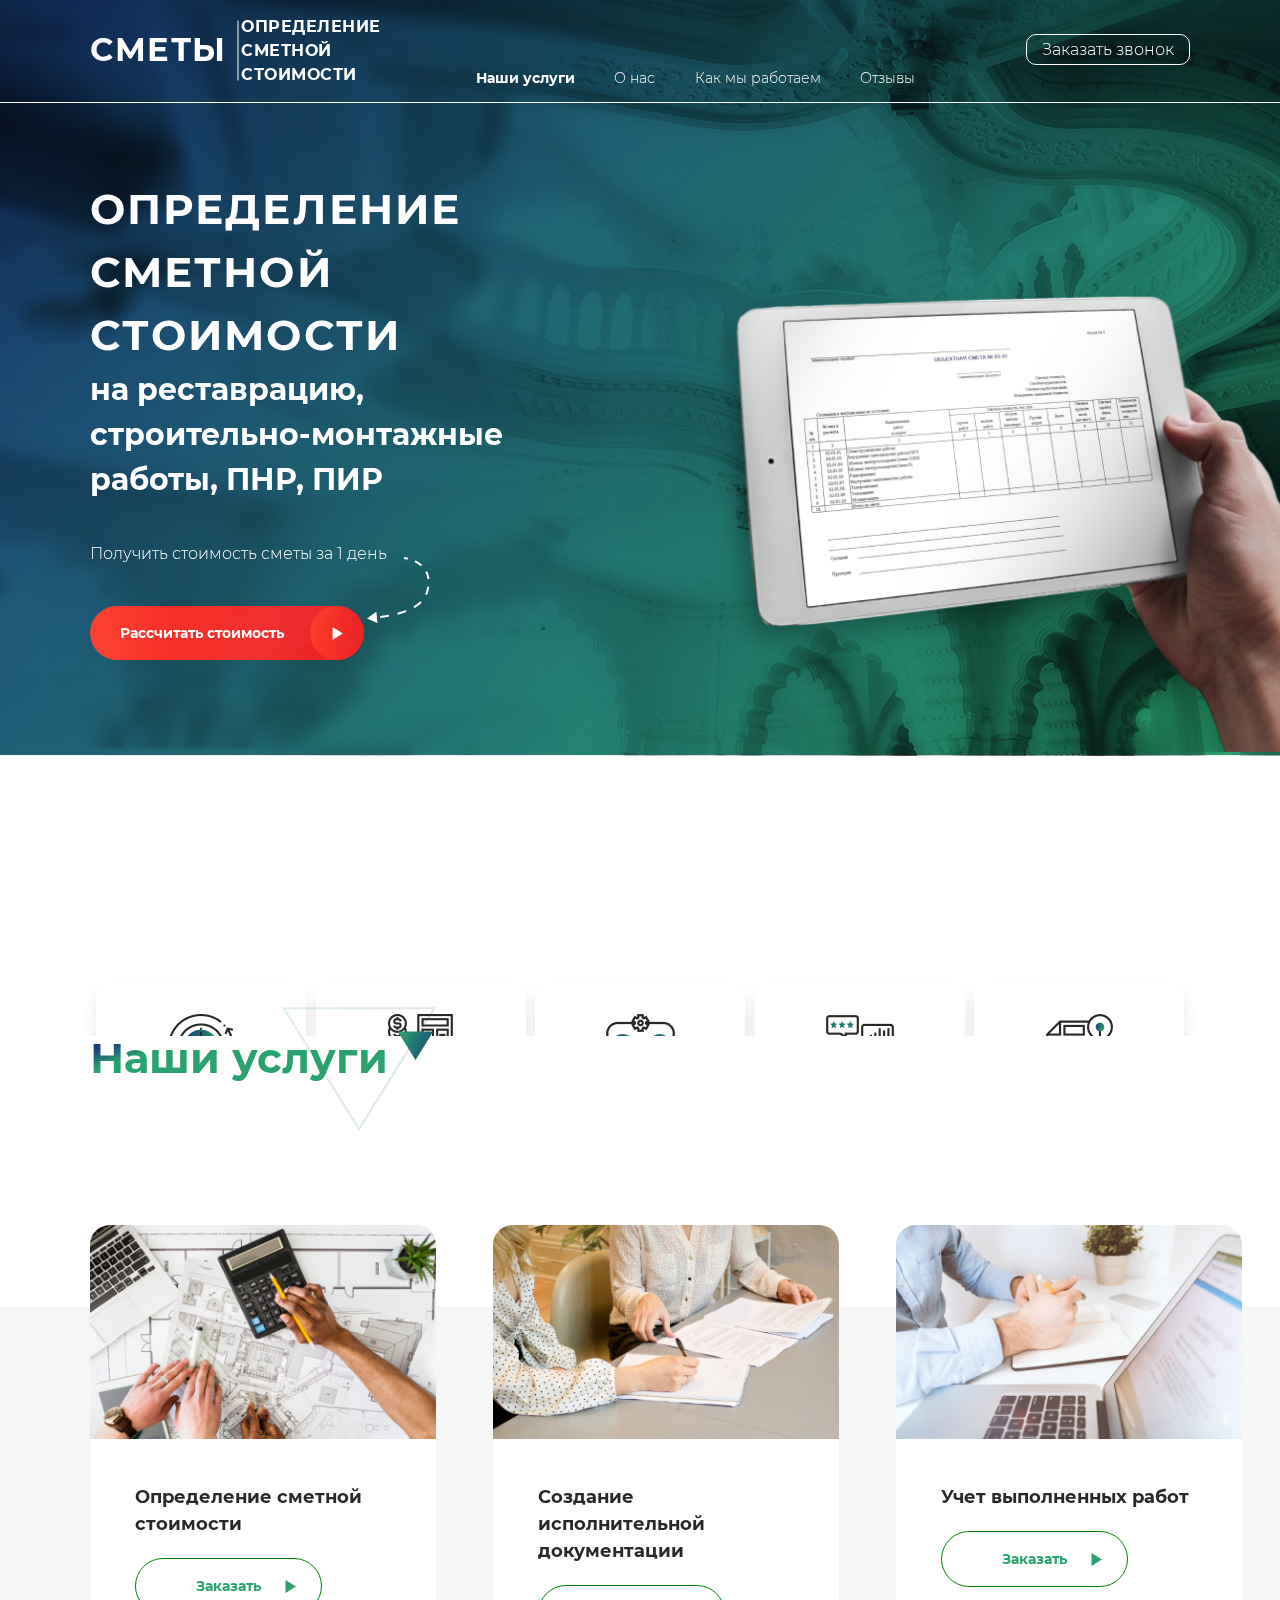
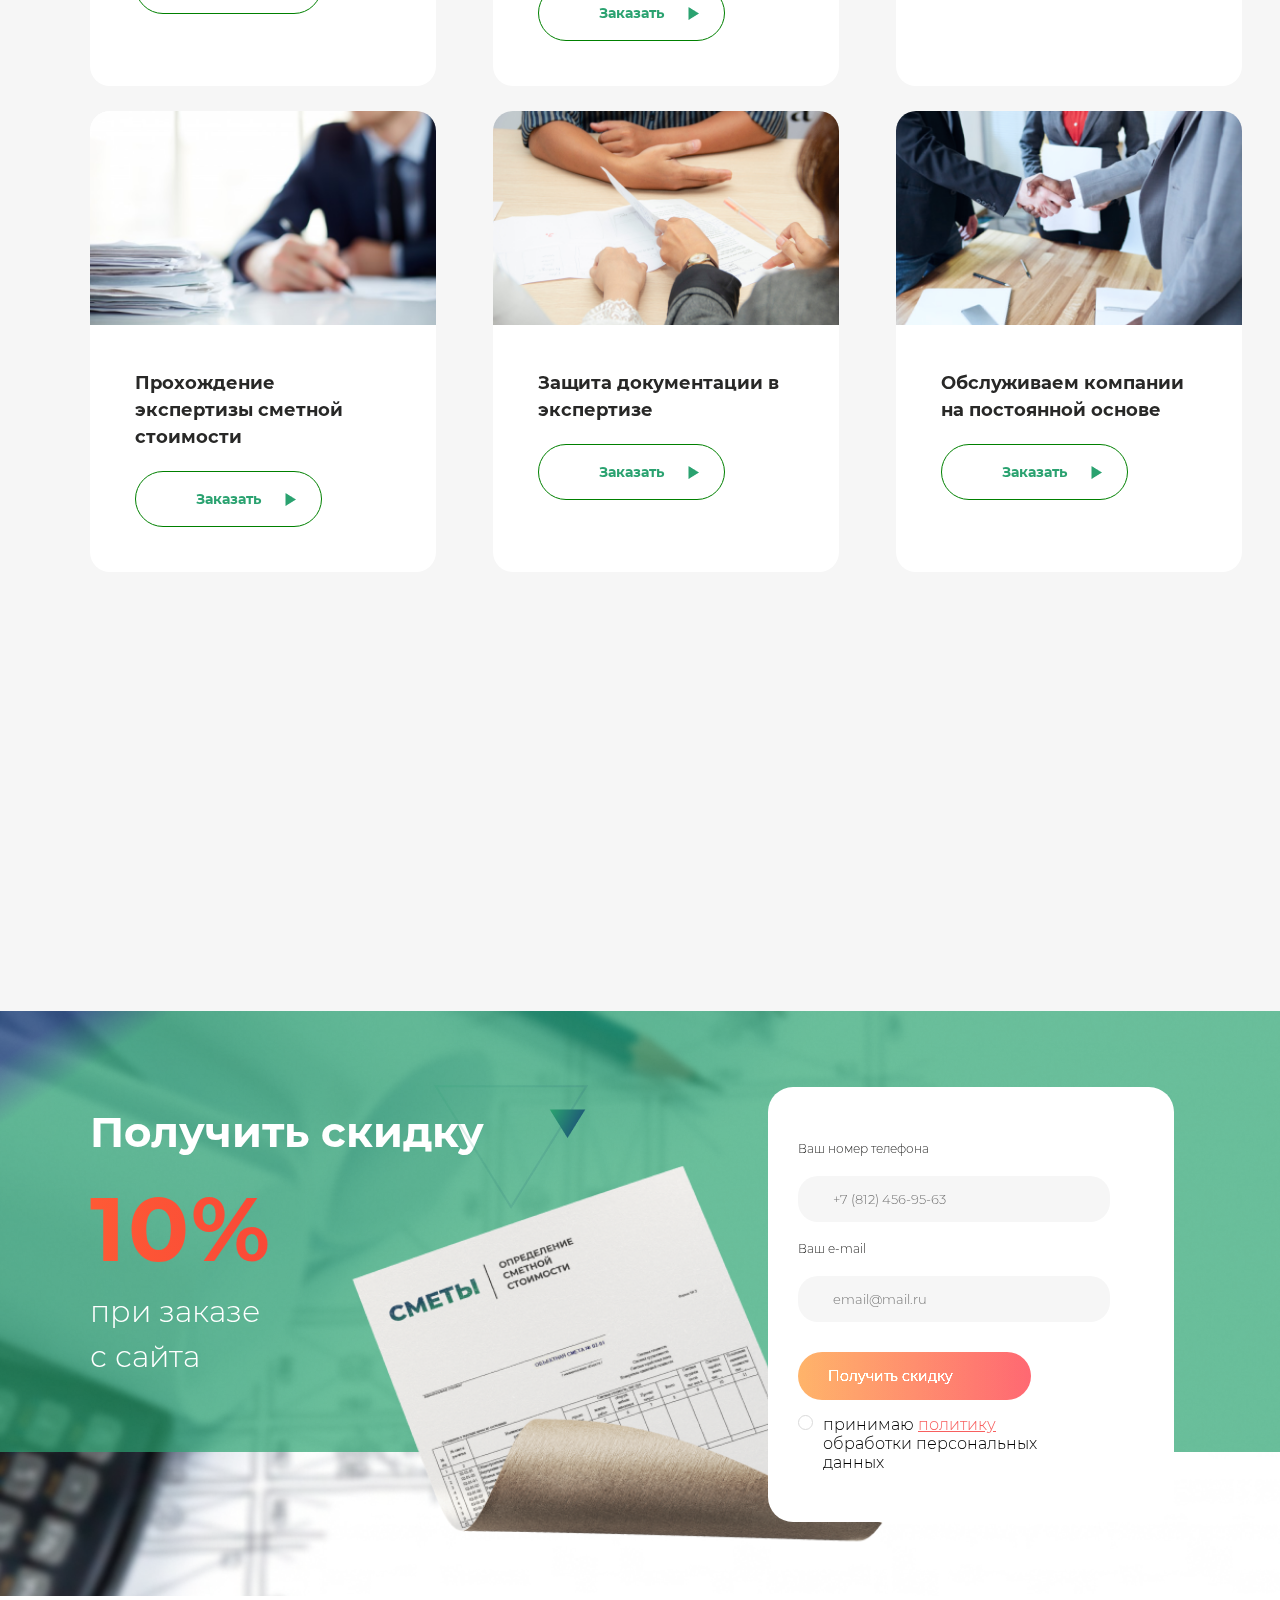
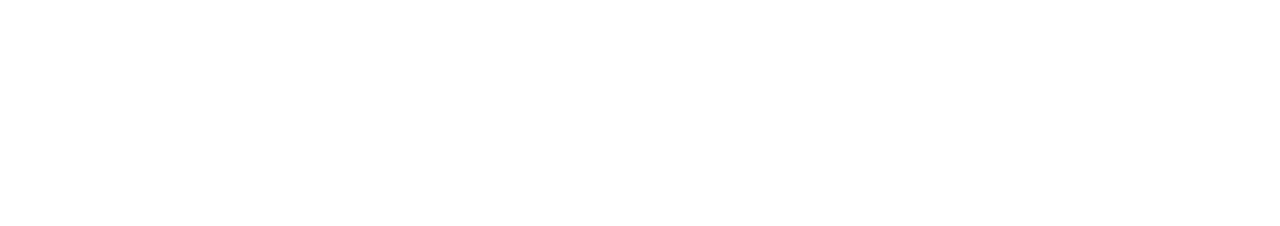
==== index.html @ 16790ea6 "Fisrt stage" ====
<!doctype html>
<html lang="en">
<head>
    <meta charset="UTF-8">
    <meta name="viewport"
          content="width=device-width, user-scalable=no, initial-scale=1.0, maximum-scale=1.0, minimum-scale=1.0">
    <meta http-equiv="X-UA-Compatible" content="ie=edge">
    <link rel="icon" type="image/png" href="https://symu.co/favicon.png?ver=146">
    <link rel="stylesheet" href="style.css">
    <title>Symu</title>
</head>
<body>

<main>
    <section class="top">
        <div class="header">
            <div class="logo">
                <div class="logo-name">
                    <span>Сметы</span>
                </div>
                <div>
                    <span class="row"></span>
                </div>
                <div class="logo-desc">
                    <span>определение сметной стоимости</span>
                </div>
            </div>
            <div class="menu">
                <ul>
                    <li class="active">Наши услуги</li>
                    <li>О нас</li>
                    <li>Как мы работаем</li>
                    <li>Отзывы</li>
                </ul>
            </div>
            <div class="contacts">
                <!--                                <p class="phone-number">+7 (812) 456-95-63</p>-->
                <a href="tel:78124569563" class="phone">Заказать звонок</a>
            </div>
        </div>
        <div class="top-desc">
            <div class="top-text">
                <h1 class="top-title">ОПРЕДЕЛЕНИЕ СМЕТНОЙ СТОИМОСТИ</h1>
                <p class="montaj">на реставрацию, <br> строительно-монтажные работы, ПНР, ПИР</p>

                <div class="calc-price-container">
                    <p class="get-price">Получить стоимость сметы за 1 день</p>
                    <img src="img/arrow.png" alt="" class="arrow-calc">
                    <button class="calc-price">Рассчитать стоимость</button>
                </div>
            </div>
            <div class="top-img">
                <img src="img/planshet.png" alt="">
            </div>
        </div>
        <div class="modal-container">
            <div class="modal">
                <div class="modal-close-btn">
                    <img src="img/close.svg" alt="">
                </div>
                <div class="questions">
                    <div class="layer visible">
                        <h4>Ответьте на 4 вопроса для расчета стоимости</h4>
                        <h5>ВОПРОС 1.</h5>
                        <p>На какие виды работ требуется подготовить смету?</p>
                        <div class="answers">
                            <div class="answers-left">
                                <div class="work-types">
                                    <input type="radio" class="radio" name="answer">
                                    <span>Проектные работы</span>
                                </div>
                                <div class="work-types">
                                    <input type="radio" class="radio" name="answer" checked>
                                    <span>Строительные работы</span>
                                </div>
                                <div class="work-types">
                                    <input type="radio" class="radio" name="answer">
                                    <span>Монтажные работы</span>
                                </div>
                            </div>
                            <div class="answers-right">
                                <div class="work-types">
                                    <input type="radio" class="radio" name="answer">
                                    <span>Пусконаладочные работы</span>
                                </div>
                                <div class="work-types">
                                    <input type="radio" class="radio" name="answer">
                                    <span>Укрупненный расчет</span>
                                </div>
                            </div>
                        </div>
                    </div>
                    <div class="layer">
                        <h4>Ответьте на 4 вопроса для расчета стоимости</h4>
                        <h5>ВОПРОС 2.</h5>
                        <p>Какие дополнительные документы требуются?</p>
                        <div class="answers">
                            <div class="answers-left">
                                <div class="work-types">
                                    <input type="radio" class="radio" name="answer">
                                    <span>Никаких</span>
                                </div>
                                <div class="work-types">
                                    <input type="radio" class="radio" name="answer">
                                    <span>Акт по форме КС-2</span>
                                </div>
                            </div>
                            <div class="answers-right">
                                <div class="work-types">
                                    <input type="radio" class="radio" name="answer">
                                    <span>Конъюнктурный анализ цен</span>
                                </div>
                            </div>
                        </div>
                    </div>
                    <div class="layer">
                        <h4>Ответьте на 4 вопроса для расчета стоимости</h4>
                        <h5>ВОПРОС 3.</h5>
                        <p>Какая ориентировочная площадь объекта? (кв.м)</p>
                        <div class="metr">
                            <span>15 500</span>
                        </div>
                        <div class="slide-container">
                        <span class="bar">
              <span class="fill" style="width: 0"></span>
                        </span>
                            <input id="sliders" class="slider" type="range" min="20" max="50000" step="1" value="15500"
                                   data-orientation="vertical">
                            <div id="selector">
                                <div class="selectbtn">

                                </div>
                            </div>
                        </div>
                        <div class="range-metr">
                            <span>20</span>
                            <span>50 000</span>
                        </div>
                    </div>
                    <div class="layer">
                        <h4>Ответьте на 4 вопроса для расчета стоимости</h4>
                        <h5>ВОПРОС 4.</h5>
                        <p>Требуется ли защита проекта в экспертизе?</p>
                        <div class="answers-yes">
                            <div class="answers-left-yes">
                                <div class="protection">
                                    <input type="radio" class="radio" name="answer">
                                    <span>Да</span>
                                </div>
                            </div>
                            <div class="answers-right-yes">
                                <div class="protection">
                                    <input type="radio" class="radio" name="answer">
                                    <span>Нет</span>
                                </div>
                            </div>
                        </div>
                    </div>
                    <div class="layer">
                        <h4 class="done">Отлично! <br> Мы уже начинаем готовить вашу смету.
                            Как нам с вами связаться?</h4>
                        <div class="text">
                            <div class="your-phone">
                                <span>Ваш номер телефона</span>
                            </div>
                            <div class="your-email">
                                <span>Ваш e-mail</span>
                            </div>
                        </div>
                        <div class="input-container">
                            <input type="text" class="phone-inp inp" maxlength="11" name="phone"
                                   placeholder="+7 (812) 456-95-63">
                            <input type="text" class="mail-inp inp" name="email" placeholder="email@mail.ru">
                        </div>
                        <div class="privacy-policy">
                            <input type="radio">
                            <span>принимаю <a
                                    href="privacypolicy.html">политик</a>у обработки персональных данных</span>
                        </div>
                        <div class="form-buttons">
                            <div class="prev-btn">
                                <button type="button">Назад
                                    <img src="img/Polygon1.png" class="arrow-btn-prev" alt="">
                                </button>
                            </div>
                            <div class="pay">
                                <button class="calc-prices">Узнать стоимость</button>
                            </div>
                        </div>
                    </div>
                </div>
                <div class="modal-btn">
                    <div class="prev disabled">
                        <button type="button">Назад
                            <img src="img/Polygon1.png" class="arrow-btn-prev" alt="">
                        </button>
                    </div>
                    <div class="next">
                        <button type="button">Далее
                            <img src="img/Polygon1.png" class="arrow-btn" alt="">
                        </button>
                    </div>
                </div>

            </div>
        </div>
        <div class="about">
            <ul class="about-li">
                <li>
                    <img src="img/clock2.png" alt="">
                    <p>Четко в срок</p>
                </li>
                <li>
                    <img src="img/Frame1.png" alt="">
                    <p>Расчет за 1 день</p>
                </li>
                <li>
                    <img src="img/Group.png" alt="">
                    <p>Только профессионалы</p>
                </li>
                <li>
                    <img src="img/skills1.png" alt="">
                    <p>Опыт работы <br> с экспертизой</p>
                </li>
                <li>
                    <img src="img/group(2).png" alt="">
                    <p>Анализ <br> сметной документации</p>
                </li>
            </ul>
        </div>
    </section>
    <section class="our-service">
        <div class="service-title">
            <h3 class="s-title">Наши услуги</h3>
            <img class="triangle" src="img/Group45.png" alt="">
        </div>
        <div class="service-desc">
            <div class="service-block">
                <div class="service-img">
                    <img src="img/_23-2147842992%201.png" alt="">
                </div>
                <div class="service-text-container">
                    <p class="service-text">Определение сметной стоимости</p>
                    <div class="block-btn">
                        <a href="" class="service-btn">Заказать
                            <img src="img/Polygon1.png" class="arrow" alt="">
                        </a>
                    </div>
                </div>

            </div>
            <div class="service-block">
                <div class="service-img">
                    <img src="img/gabrielle-henderson-HJckKnwCXxQ-unsplash1.png" alt="">
                </div>
                <div class="service-text-container">
                    <p class="service-text">Создание исполнительной документации</p>
                    <div class="block-btn">
                        <a href="" class="service-btn">Заказать
                            <img src="img/Polygon1.png" class="arrow" alt="">
                        </a>
                    </div>
                </div>

            </div>
            <div class="service-block">
                <div class="service-img">
                    <img src="img/jeshoots-com-LtNvQHdKkmw-unsplash1.png" alt="">
                </div>
                <div class="service-text-container">
                    <p class="service-text">Учет выполненных работ</p>
                    <div class="block-btn">
                        <a href="" class="service-btn">Заказать
                            <img src="img/Polygon1.png" class="arrow" alt="">
                        </a>
                    </div>
                </div>
            </div>
            <div class="service-block">
                <div class="service-img">
                    <img src="img/_1098-38811.png" alt="">
                </div>
                <div class="service-text-container">
                    <p class="service-text">Прохождение экспертизы сметной стоимости</p>
                    <div class="block-btn">
                        <a href="" class="service-btn">Заказать
                            <img src="img/Polygon1.png" class="arrow" alt="">
                        </a>
                    </div>
                </div>
            </div>
            <div class="service-block">
                <div class="service-img">
                    <img src="img/van-tay-media-TFFn3BYLc5s-unsplash%201.png" alt="">
                </div>
                <div class="service-text-container">
                    <p class="service-text">Защита документации в экспертизе</p>
                    <div class="block-btn">
                        <a href="" class="service-btn">Заказать
                            <img src="img/Polygon1.png" class="arrow" alt="">
                        </a>
                    </div>
                </div>
            </div>
            <div class="service-block">
                <div class="service-img">
                    <img src="img/_1098-14879%201.png" alt="">
                </div>
                <div class="service-text-container">
                    <p class="service-text">Обслуживаем компании на постоянной основе</p>
                    <div class="block-btn">
                        <a href="" class="service-btn">Заказать
                            <img src="img/Polygon1.png" class="arrow" alt="">
                        </a>
                    </div>
                </div>

            </div>
        </div>
    </section>
    <section class="discount">
        <div class="get-discount">
            <h3 class="discount-title">Получить скидку</h3>
            <img class="disc-img" src="img/Group45.png" alt="">
            <h3 class="percent">10%</h3>
            <p class="discount-desc">при заказе с сайта</p>

        </div>
        <form action="mailto:email@mail.ru">
            <div class="your-phone">
                <span>Ваш номер телефона</span>
            </div>
            <div class="input-field">
                <input type="text" class="input phone-inp" maxlength="11" name="phone" placeholder="+7 (812) 456-95-63">
            </div>
            <div class="your-email">
                <span>Ваш e-mail</span>
            </div>
            <div class="input-field">
                <input type="text" class="input mail-inp" name="email" placeholder="email@mail.ru">
            </div>
            <div class="get-btn">
                <a href="" id="btn">Получить скидку</a>
            </div>
            <div class="agree">
                <input type="radio" class="radio">
                <p class="agree-text">принимаю <a href="privacypolicy.html" target="_blank" class="privacy">политику</a>
                    обработки персональных данных</p>
            </div>
        </form>
        <div class="paper">
            <img src="img/paper.png" alt="">
        </div>
    </section>
</main>

<script src="jquery-3.4.1.min.js"></script>
<script src="script.js"></script>

</body>
</html>
---- style.css ----
@font-face {
    font-family: 'Montserrat';
    src: url('font/Montserrat-ExtraLight.eot');
    src: url('font/Montserrat-ExtraLight.eot?#iefix') format('embedded-opentype'),
    url('font/Montserrat-ExtraLight.woff2') format('woff2'),
    url('font/Montserrat-ExtraLight.woff') format('woff'),
    url('font/Montserrat-ExtraLight.ttf') format('truetype');
    font-weight: 200;
    font-style: normal;
}

@font-face {
    font-family: 'Montserrat';
    src: url('font/Montserrat-Bold.eot');
    src: url('font/Montserrat-Bold.eot?#iefix') format('embedded-opentype'),
    url('font/Montserrat-Bold.woff2') format('woff2'),
    url('font/Montserrat-Bold.woff') format('woff'),
    url('font/Montserrat-Bold.ttf') format('truetype');
    font-weight: bold;
    font-style: normal;
}

@font-face {
    font-family: 'Montserrat';
    src: url('font/Montserrat-Light.eot');
    src: url('font/Montserrat-Light.eot?#iefix') format('embedded-opentype'),
    url('font/Montserrat-Light.woff2') format('woff2'),
    url('font/Montserrat-Light.woff') format('woff'),
    url('font/Montserrat-Light.ttf') format('truetype');
    font-weight: 300;
    font-style: normal;
}

* {
    margin: 0;
    padding: 0;
    font-family: Montserrat, sans-serif;
}

.top {
    background-image: url("img/Group44.png");
    background-size: cover;
    background-repeat: no-repeat;
}

.header {
    padding: 15px 90px;
    display: flex;
    margin: 0 auto;
    justify-content: space-between;
    color: white;
    border-bottom: 1px solid white;
}

.logo {
    display: flex;
    justify-content: space-between;
    width: 25%;
}

.logo-name {
    text-transform: uppercase;
    font-style: normal;
    font-weight: 800;
    font-size: 32px;
    line-height: 70px;
    letter-spacing: 0.05em;

}

.logo-desc {
    width: 45%;
    text-transform: uppercase;
    font-style: normal;
    font-weight: bold;
    font-size: 16px;
    line-height: 24px;
    letter-spacing: 0.03em;
}

.row {
    position: absolute;
    width: 60px;
    height: 1px;
    left: 208px;
    top: 50px;
    background: #FFFFFF;
    transform: rotate(-90deg);
}

.menu {
    width: 40%;
    align-self: flex-end;
}

.menu ul {
    list-style: none;
    display: flex;
    justify-content: space-between;
}

.menu ul li::after, .menu ul li.active::after {
    content: "";
    display: none;
    width: 65px;
    height: 3px;
    background: white;
    position: absolute;
    /* top: 75px; */
    transition: all 0.5s;
}

.menu ul li {
    font-style: normal;
    font-weight: 400;
    font-size: 14px;
    text-align: center;
    color: #FFFFFF;
    position: relative;
}

.menu ul li:hover, .menu li.active {
    font-weight: bold;
    cursor: pointer;
}

.menu ul li:hover::after, .menu ul li.active:hover::after {
    content: "";
    display: block;
    position: absolute;
    width: 100%;
    bottom: -17px;
    border-radius: 100px;
}

.phone {
    color: white;
    text-decoration: none;
    border: 1px solid white;
    padding: 5px 15px;
    border-radius: 10px;
    line-height: 70px;
}

.phone:hover {
    color: white;
}

.phone-number {
    padding-bottom: 10px;
}

.top-desc {
    display: flex;
    justify-content: space-between;
    position: relative;
}

.top-text {
    width: 60%;
    margin-left: 90px;
    margin-top: 75px;
    position: relative;
}

.top-img {
    width: 90%;
    padding-top: 50px;
    overflow: hidden;
}

.top-img img {
    width: 111%;
}

.top-title {
    font-style: normal;
    font-weight: 800;
    font-size: 42px;
    line-height: 63px;
    letter-spacing: 0.05em;
    color: #FFFFFF;
}

.montaj {
    font-style: normal;
    font-weight: bold;
    font-size: 30px;
    line-height: 45px;
    color: #FFFFFF;
    width: 90%;
}

.get-price {
    font-style: normal;
    font-weight: normal;
    font-size: 16px;
    line-height: 24px;
    color: #FFFFFF;
    margin: 40px 0;
}

.arrow-calc {
    position: absolute;
    right: 0;
    top: 15px;
}

.calc-price {
    text-decoration: none;
    font-style: normal;
    font-weight: 800;
    font-size: 14px;
    line-height: 24px;
    color: #FFFFFF;
    background: linear-gradient(90deg, #FE5A35 0%, #F33439 100%);
    mix-blend-mode: hard-light;
    padding: 15px 80px 15px 30px;
    border-radius: 100px;
    border: none;
    position: relative;
    animation: pulse 2s infinite;
    outline: none;
    cursor: pointer;
}

.about {
    width: 85%;
    display: flex;
    justify-content: space-between;
    margin: 0 auto;
    position: absolute;
    bottom: -260px;
    left: 50%;
    transform: translate(-50%, 0);
}

.about-li {
    display: flex;
    justify-content: space-between;
    list-style: none;
    width: 100%;
}

.about-li li {
    border: 1px solid white;
    padding: 30px 0;
    background: white;
    text-align: center;
    align-items: center;
    border-radius: 15px;
    width: 210px;
    box-shadow: 0 8px 15px rgba(0, 0, 0, 0.1);
    box-sizing: border-box;
    display: flex;
    flex-direction: column;
    justify-content: space-between;
    height: 177px;
}

.about-li p {
    text-align: center;
    margin-top: 15px;
    font-size: 14px;
    line-height: 21px;
}

.our-service {
    margin-top: 280px;
    background: #F6F6F6;
    height: 175vh;
    position: relative;
}

.service-title {
    position: relative;
    height: 30vh;
    background: white;
    padding-left: 90px;
}

.s-title {
    font-style: normal;
    font-weight: 800;
    font-size: 42px;
    line-height: 45px;
    background: linear-gradient(162.29deg, #1A3F79 3.54%, #2AA270 8.21%, #2AA270 17.55%,
    #2AA270 22.22%, #2AA270 26.89%, #2AA270 31.98%,
    #2AA270 36.23%, #2AA270 40.9%, #2AA270 47.69%, #2AA270 52.36%);
    -webkit-background-clip: text;
    -webkit-text-fill-color: transparent;
}

.triangle {
    position: absolute;
    top: -70px;
    left: 270px;
}

.service-desc {
    width: 90%;
    display: flex;
    justify-content: space-between;
    flex-wrap: wrap;
    margin-left: 90px;
    position: absolute;
    top: 12%;
}

.service-block {
    background: white;
    width: 30%;
    border-radius: 20px;
    margin-bottom: 25px;
    overflow: hidden;
    max-width: 360px;
}

.service-img img {
    width: 100%;
    display: block;
}

.service-text {
    font-weight: bold;
    font-size: 18px;
    line-height: 27px;
    color: #282827;

}

.service-text-container {
    padding: 45px;
}

.block-btn {
    margin-top: 20px;
}

.service-btn {
    text-decoration: none;
    font-style: normal;
    font-weight: 800;
    font-size: 14px;
    line-height: 24px;
    border: 1px solid green;
    border-radius: 50px;
    padding: 15px 60px;
    display: inline-block;
    position: relative;
    background: linear-gradient(162.29deg, #1A3F79 3.54%, #2AA270 8.21%, #2AA270 17.55%,
    #2AA270 22.22%, #2AA270 26.89%, #2AA270 31.98%,
    #2AA270 36.23%, #2AA270 40.9%, #2AA270 47.69%, #2AA270 52.36%);
    -webkit-background-clip: text;
    -webkit-text-fill-color: transparent;
}

.arrow {
    position: absolute;
    right: 25px;
    top: 21px;
}

.discount {
    background: url("img/_6216-461.png") no-repeat;
    background-size: cover;
    height: 65vh;
    display: flex;
    justify-content: space-between;
    position: relative;

}

.discount::before {
    content: url("img/fonblock3.png");
    opacity: 0.7;
    width: 100%;
    display: block;
    overflow: hidden;
    position: absolute;
}

.get-discount {
    z-index: 5;
}

.discount-title {
    font-style: normal;
    font-weight: 800;
    font-size: 42px;
    line-height: 63px;
    color: #FFFFFF;
    margin-left: 90px;
    padding-top: 90px;
}

.disc-img {
    position: absolute;
    top: 33px;
    left: 422px;
}

.percent {
    margin-left: 90px;
    margin-top: 30px;
    font-style: normal;
    font-weight: 800;
    font-size: 90px;
    line-height: 70px;
    letter-spacing: 0.03em;
    background: linear-gradient(90deg, #FE5A35 0%, #F33439 100%);
    -webkit-background-clip: text;
    -webkit-text-fill-color: transparent;
}

.discount-desc {
    margin-left: 90px;
    margin-top: 25px;
    width: 40%;
    font-style: normal;
    font-weight: 500;
    font-size: 30px;
    line-height: 45px;
    color: #FFFFFF;
}

.paper {
    position: absolute;
    left: 8%;
    top: -5%;
    width: 83%;
}

.paper img {
    width: 100%;
}

form {
    width: 27%;
    background: white;
    padding: 50px 30px;
    z-index: 111;
    border-radius: 25px;
    align-items: center;
    position: absolute;
    left: 60%;
    top: 13%;
}

.your-phone {
    font-style: normal;
    font-weight: 300;
    font-size: 12px;
    line-height: 24px;
    color: #282827;
}

.your-email {
    font-style: normal;
    font-weight: 300;
    font-size: 12px;
    line-height: 24px;
    color: #282827;
}

.input {
    width: 70%;
    padding: 15px 35px;
    background: #F6F6F6;
    border-radius: 20px;
    border: none;
    margin: 15px 0;
    outline: none;
}

.agree {
    display: flex;
}

.agree-text {
    margin-left: 10px;
    width: 75%;
}

.privacy {
    color: #F75F5E;
}

#btn {
    font-style: normal;
    font-weight: 400;
    font-size: 14px;
    line-height: 24px;
    color: #FFFFFF;
    text-decoration: none;

}

.get-btn {
    padding: 12px 30px;
    border-radius: 25px;
    width: 50%;
    margin: 15px 0;
    mix-blend-mode: hard-light;
    background: linear-gradient(90deg, #FE5A35 0%, #F33439 100%);
    outline: none;
    cursor: pointer;
    animation: pulse 2s infinite;
}

.calc-price::after {
    content: "";
    display: block;
    background: url("img/arrow-right.svg") no-repeat center, linear-gradient(90deg, #FE5A35 0%, #F33439 100%);
    position: absolute;
    height: 54px;
    width: 54px;
    border-radius: 100%;
    right: 0;
    top: 0;
}

@-webkit-keyframes pulse {
    0% {
        -webkit-box-shadow: 0 0 0 0 #FE5A35;
    }
    70% {
        -webkit-box-shadow: 0 0 0 10px rgba(254, 90, 53, 0);
    }
    100% {
        -webkit-box-shadow: 0 0 0 0 rgba(254, 90, 53, 0);
    }
}

@keyframes pulse {
    0% {
        -moz-box-shadow: 0 0 0 0 #FE5A35;
        box-shadow: 0 0 0 0 #FE5A35;
    }
    70% {
        -moz-box-shadow: 0 0 0 10px rgba(254, 90, 53, 0);
        box-shadow: 0 0 0 10px rgba(254, 90, 53, 0);
    }
    100% {
        -moz-box-shadow: 0 0 0 0 rgba(254, 90, 53, 0);
        box-shadow: 0 0 0 0 rgba(254, 90, 53, 0);
    }
}

.calc-price-container {
    position: relative;
    width: 340px;
}

.service-text-container {
    padding: 45px;
}

/*Modal windows*/

.modal-container {
    opacity: 0;
    visibility: hidden;
    position: fixed;
    width: 100%;
    height: 100%;
    background: #0009;
    top: 0;
    left: 0;
    z-index: 115;
    transition: all 0.5s;
}

.modal {
    width: 50%;
    min-width: 700px;
    border-radius: 25px;
    background: #fff;
    position: absolute;
    top: 50%;
    left: 50%;
    transform: translate(-50%, -50%);
    max-width: 710px;
    min-height: 506px;
}

.modal-close-btn {
    position: absolute;
    right: 10px;
    top: 10px;
    cursor: pointer;
}

.prev button {
    padding: 15px 45px;
    border: 1px solid green;
    border-radius: 30px;
    color: green;
    position: relative;
    font-weight: 800;
    font-size: 14px;
    outline: none;
    cursor: pointer;
}

.next button {
    padding: 15px 45px;
    border: 1px solid green;
    border-radius: 30px;
    color: green;
    position: relative;
    font-weight: 800;
    font-size: 14px;
    outline: none;
    cursor: pointer;
}

.arrow-btn {
    position: absolute;
    right: 15px;
    top: 18px;
}

.arrow-btn-prev {
    position: absolute;
    left: 15px;
    top: 18px;
    transform: rotate(180deg);
}

.modal-btn {
    margin: 0 auto;
    width: 50%;
    display: flex;
    justify-content: space-between;
}

.disabled button {
    border: 1px solid #A0A0A0;
    color: #A0A0A0;
    cursor: not-allowed;
}

.disabled img {
    filter: brightness(0%);
}

h4 {
    margin: 0 auto;
    font-style: normal;
    font-weight: bold;
    font-size: 30px;
    line-height: 45px;
    text-align: center;
    color: green;
    width: 60%;
}

h5 {
    font-weight: bold;
    font-size: 20px;
    line-height: 36px;
    text-align: center;
    color: #282827;
    margin-top: 15px;
}

.questions p {
    font-weight: 500;
    font-size: 20px;
    line-height: 36px;
    text-align: center;
    color: #282827;
    margin-bottom: 20px;
}

.layer {
    position: absolute;
    font-size: 20px;
    opacity: 0;
    visibility: hidden;
}

.layer1 {
    opacity: 1;
    visibility: visible;
}

.work-types {
    margin-bottom: 25px;
}

.visible {
    opacity: 1;
    visibility: visible;
}

.hidden {
    opacity: 0;
    visibility: hidden;
}

.questions {
    position: relative;
    min-height: 390px;
    margin-top: 25px;
}

.answers {
    display: flex;
    justify-content: space-between;
    margin: 0 45px;
}

.answers-yes {
    display: flex;
    justify-content: space-between;
    margin: 0 70px 0 115px;
}

.answers-left-yes {
    margin-top: 30px;
}

.answers-right-yes {
    margin-top: 30px;
    margin-right: 160px;
}

.modal span input:checked {
    font-weight: 600;
}

.slide-container {
    width: 75%;
    margin: 0 auto;
    position: relative;
    line-height: 100px;
}

.metr {
    border: 1px solid green;
    display: inline-block;
    padding: 6px 17px;
    border-radius: 50px;
    font-size: 14px;
    color: white;
    background: green;
    position: absolute;
    top: 200px;
    left: 244px;
    transform: translate(-50%);
}

.metr::after {
    content: "";
    width: 10px;
    height: 10px;
    position: absolute;
    border-right: 1px solid green;
    border-bottom: 1px solid green;
    border-top: 1px solid green;
    border-left: 1px solid green;
    bottom: 0;
    left: 50%;
    transform: translate(-50%, 50%) rotate(45deg);
    background: green;
}

.bar {
    position: absolute;
    z-index: 1;
    left: 0;
    top: 52px;
    width: 100%;
    height: 3px;
    border-radius: 5px;
    background: rgba(0, 128, 0, 0.51);
    overflow: hidden;
}

.fill {
    display: block;
    height: 100%;
    /*background-color: rgba(0, 128, 0, 0.74);*/
    background: red;
}

#sliders {
    position: relative;
    z-index: 2;
    -webkit-appearance: none;
    width: 100%;
    height: 3px;
    background: #C4C4C4;
    border-radius: 5px;
    outline: none;
    border: none;
    opacity: 0.7;
}

.slider::-webkit-slider-thumb {
    z-index: 4;
    -webkit-appearance: none;
    width: 15px;
    height: 15px;
    background-color: green;
    border-radius: 50%;
    cursor: pointer;
    outline: none;
    box-shadow: 0 0 0 0 rgba(94, 254, 43, 0.5);
    transition: all 3s ease-in-out;
}

.slider::-webkit-slider-thumb:hover {
    box-shadow: 0 0 0 20px rgba(94, 254, 43, 0.5);
}

.slider:active::-webkit-slider-thumb {
    box-shadow: 0 0 0 30px rgba(94, 254, 43, 1);
}

.range-metr {
    display: flex;
    justify-content: space-between;
    width: 75%;
    margin: 0 auto;
    font-weight: 500;
    font-size: 14px;
    color: #A0A0A0;
}

.done {
    margin: 0 auto;
    font-style: normal;
    font-weight: bold;
    font-size: 30px;
    line-height: 45px;
    text-align: center;
    color: green;
    width: 100%;
}

.input-container {
    display: flex;
    justify-content: space-between;
    width: 90%;
}

.inp {
    width: 40%;
    padding: 15px 15px 15px 20px;
    background: #F6F6F6;
    border-radius: 20px;
    border: none;
    margin: 15px 0;
    outline: none;
}

.text {
    width: 60%;
    margin-top: 25px;
    display: flex;
    justify-content: space-between;
}

.privacy-policy {
    margin: 25px 0;
}

.privacy-policy span {
    margin-left: 5px;
}

.privacy-policy a {
    color: #F75F5E;
}

.form-buttons {
    display: flex;
    justify-content: space-around;
    width: 80%;
    align-items: center;
    margin-top: 55px;
}

.prev-btn button {
    padding: 15px 45px;
    border: 1px solid green;
    border-radius: 30px;
    color: green;
    position: relative;
    font-weight: 800;
    font-size: 14px;
    outline: none;
    background: white;
    cursor: pointer;
}

.calc-prices {
    text-decoration: none;
    font-style: normal;
    font-weight: 800;
    font-size: 14px;
    line-height: 24px;
    color: #FFFFFF;
    background: linear-gradient(90deg, #FE5A35 0%, #F33439 100%);
    mix-blend-mode: hard-light;
    padding: 15px 80px 15px 30px;
    border-radius: 100px;
    border: none;
    position: relative;
    animation: pulse 2s infinite;
    outline: none;
    cursor: pointer;
}

.radio {
    -webkit-appearance: none;
    width: 15px;
    height: 15px;
    border: 1px solid #DADADA;
    border-radius: 100%;
    box-sizing: border-box;
    outline: none;
}

.radio:checked {
    border: 5px solid #2AA270;
}

.radio:checked + span {
    font-weight: bold;
}
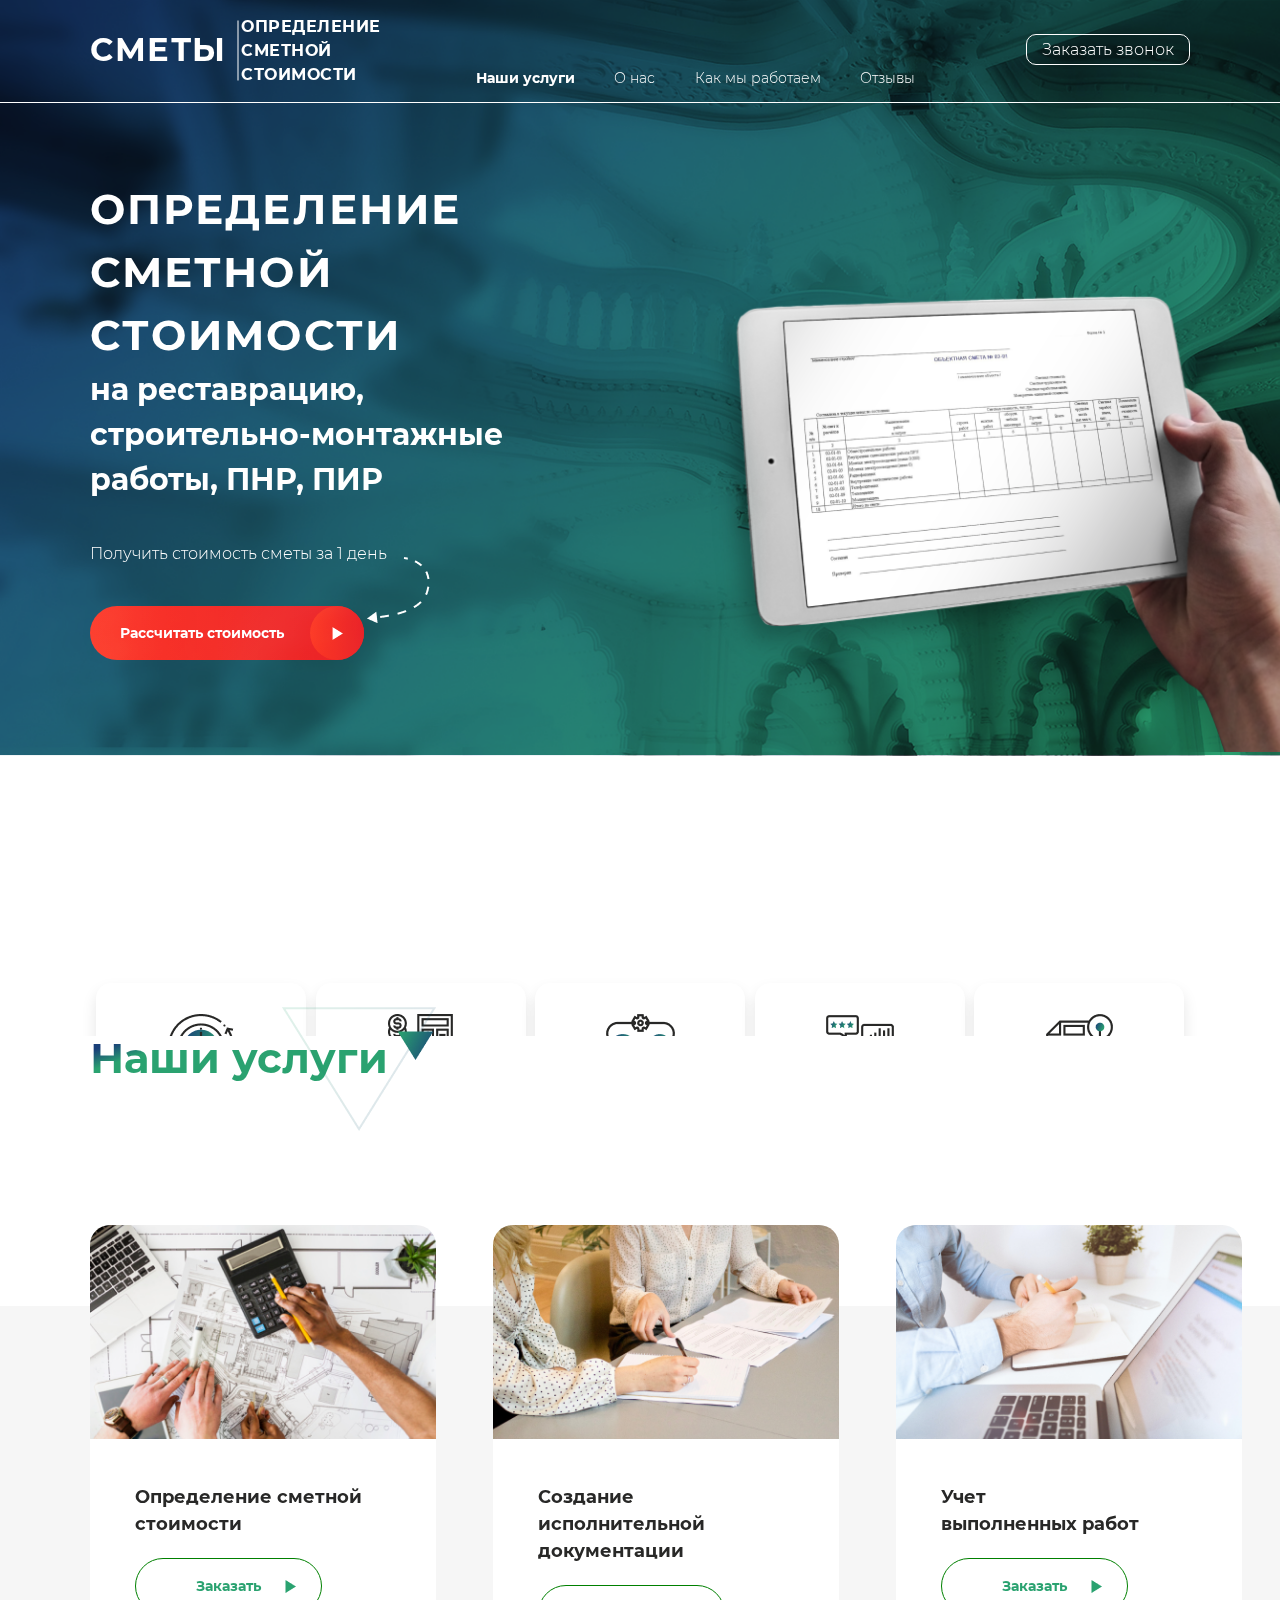
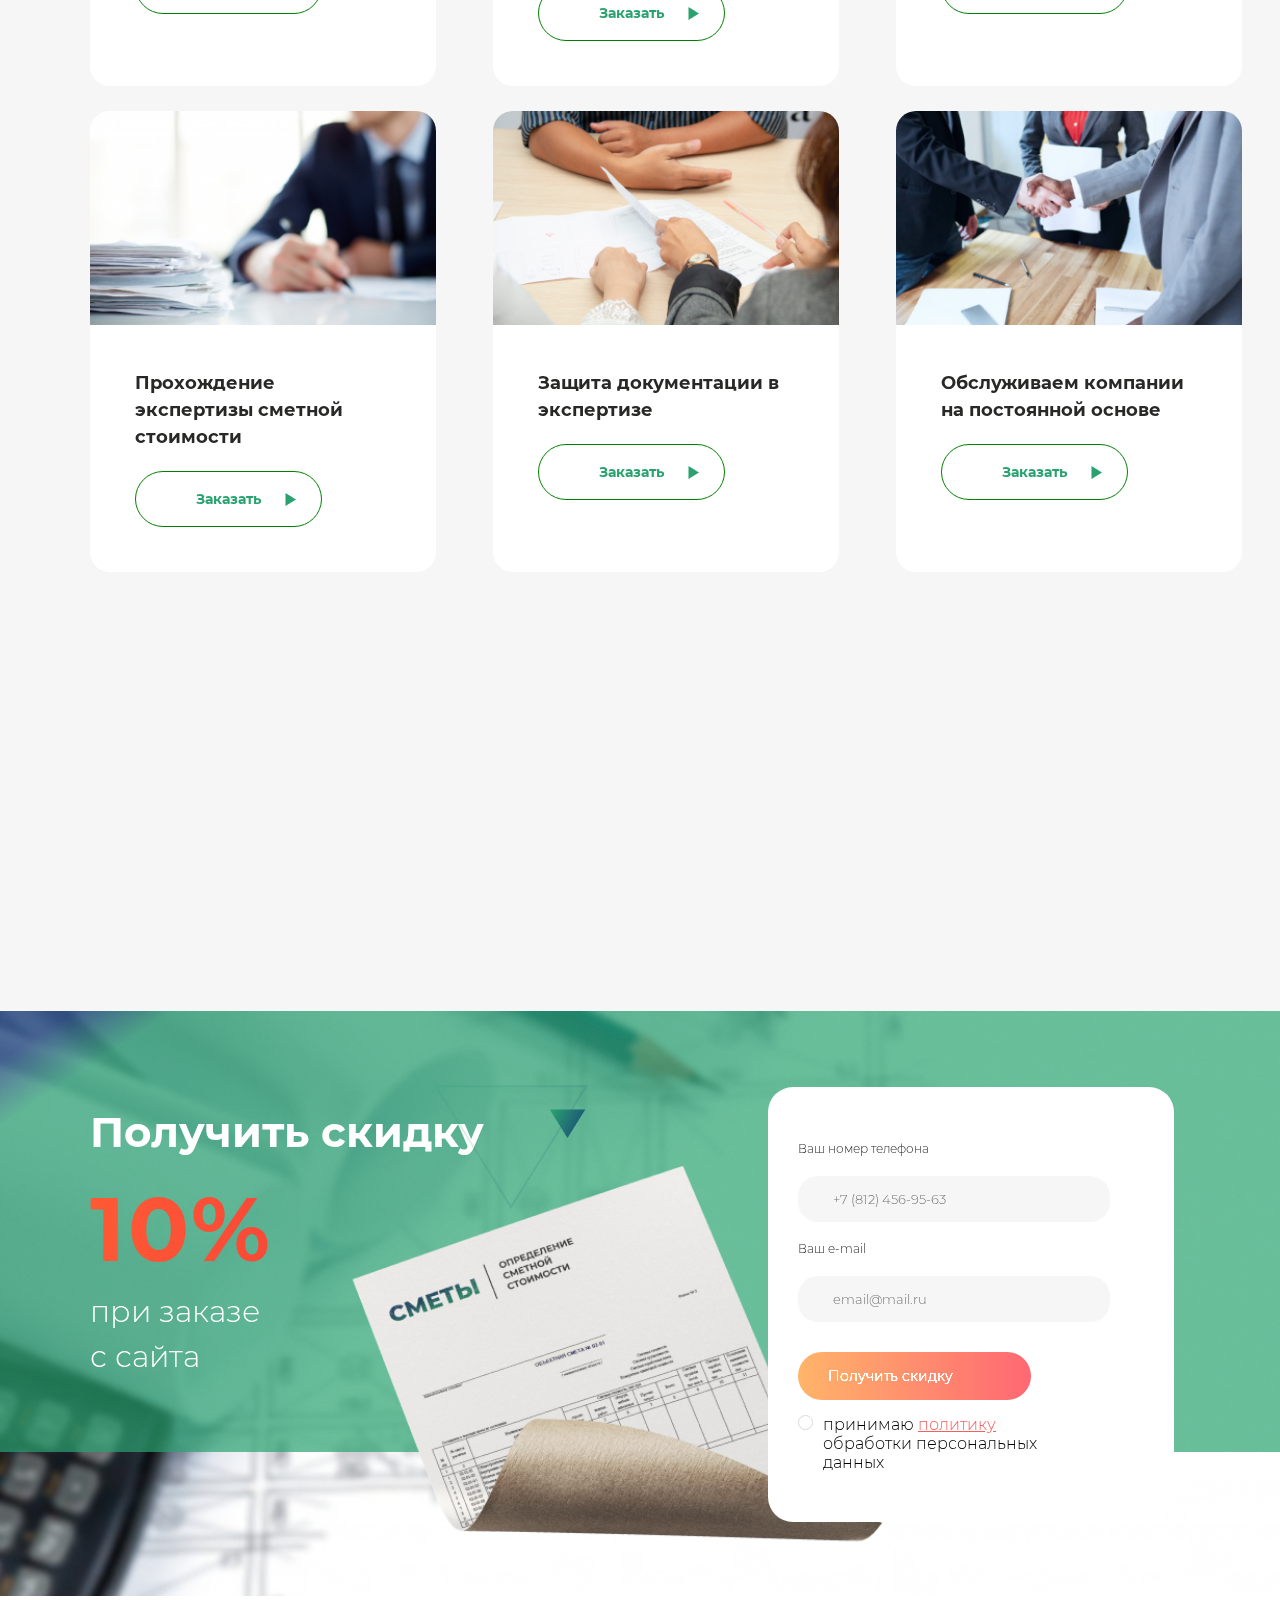
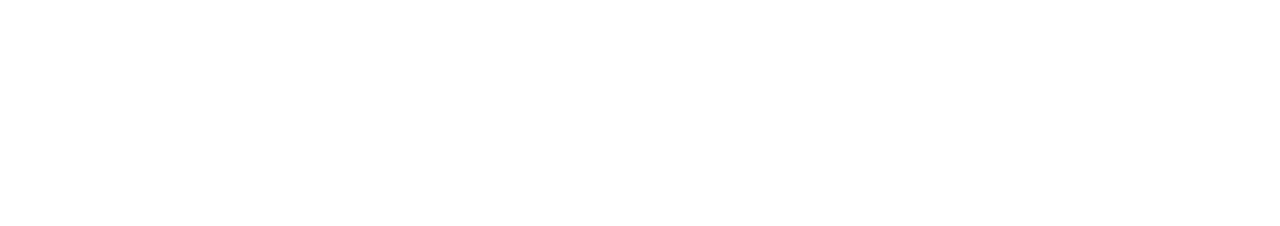
==== commit f2bee349: "a" ====
--- a/index.html
+++ b/index.html
@@ -237,7 +237,7 @@
         <div class="service-desc">
             <div class="service-block">
                 <div class="service-img">
-                    <img src="img/_23-2147842992%201.png" alt="">
+                    <img src="img/2321478429921.png" alt="">
                 </div>
                 <div class="service-text-container">
                     <p class="service-text">Определение сметной стоимости</p>
@@ -268,17 +268,17 @@
                     <img src="img/jeshoots-com-LtNvQHdKkmw-unsplash1.png" alt="">
                 </div>
                 <div class="service-text-container">
-                    <p class="service-text">Учет выполненных работ</p>
-                    <div class="block-btn">
-                        <a href="" class="service-btn">Заказать
-                            <img src="img/Polygon1.png" class="arrow" alt="">
-                        </a>
-                    </div>
-                </div>
-            </div>
-            <div class="service-block">
-                <div class="service-img">
-                    <img src="img/_1098-38811.png" alt="">
+                    <p class="service-text">Учет <br> выполненных работ</p>
+                    <div class="block-btn">
+                        <a href="" class="service-btn">Заказать
+                            <img src="img/Polygon1.png" class="arrow" alt="">
+                        </a>
+                    </div>
+                </div>
+            </div>
+            <div class="service-block">
+                <div class="service-img">
+                    <img src="img/1111111.png" alt="">
                 </div>
                 <div class="service-text-container">
                     <p class="service-text">Прохождение экспертизы сметной стоимости</p>
@@ -291,7 +291,7 @@
             </div>
             <div class="service-block">
                 <div class="service-img">
-                    <img src="img/van-tay-media-TFFn3BYLc5s-unsplash%201.png" alt="">
+                    <img src="img/vantaymedia.png" alt="">
                 </div>
                 <div class="service-text-container">
                     <p class="service-text">Защита документации в экспертизе</p>
@@ -304,7 +304,7 @@
             </div>
             <div class="service-block">
                 <div class="service-img">
-                    <img src="img/_1098-14879%201.png" alt="">
+                    <img src="img/1098148791.png" alt="">
                 </div>
                 <div class="service-text-container">
                     <p class="service-text">Обслуживаем компании на постоянной основе</p>
--- a/style.css
+++ b/style.css
@@ -362,7 +362,7 @@
 }
 
 .discount {
-    background: url("img/_6216-461.png") no-repeat;
+    background: url("img/6216461.png") no-repeat;
     background-size: cover;
     height: 65vh;
     display: flex;
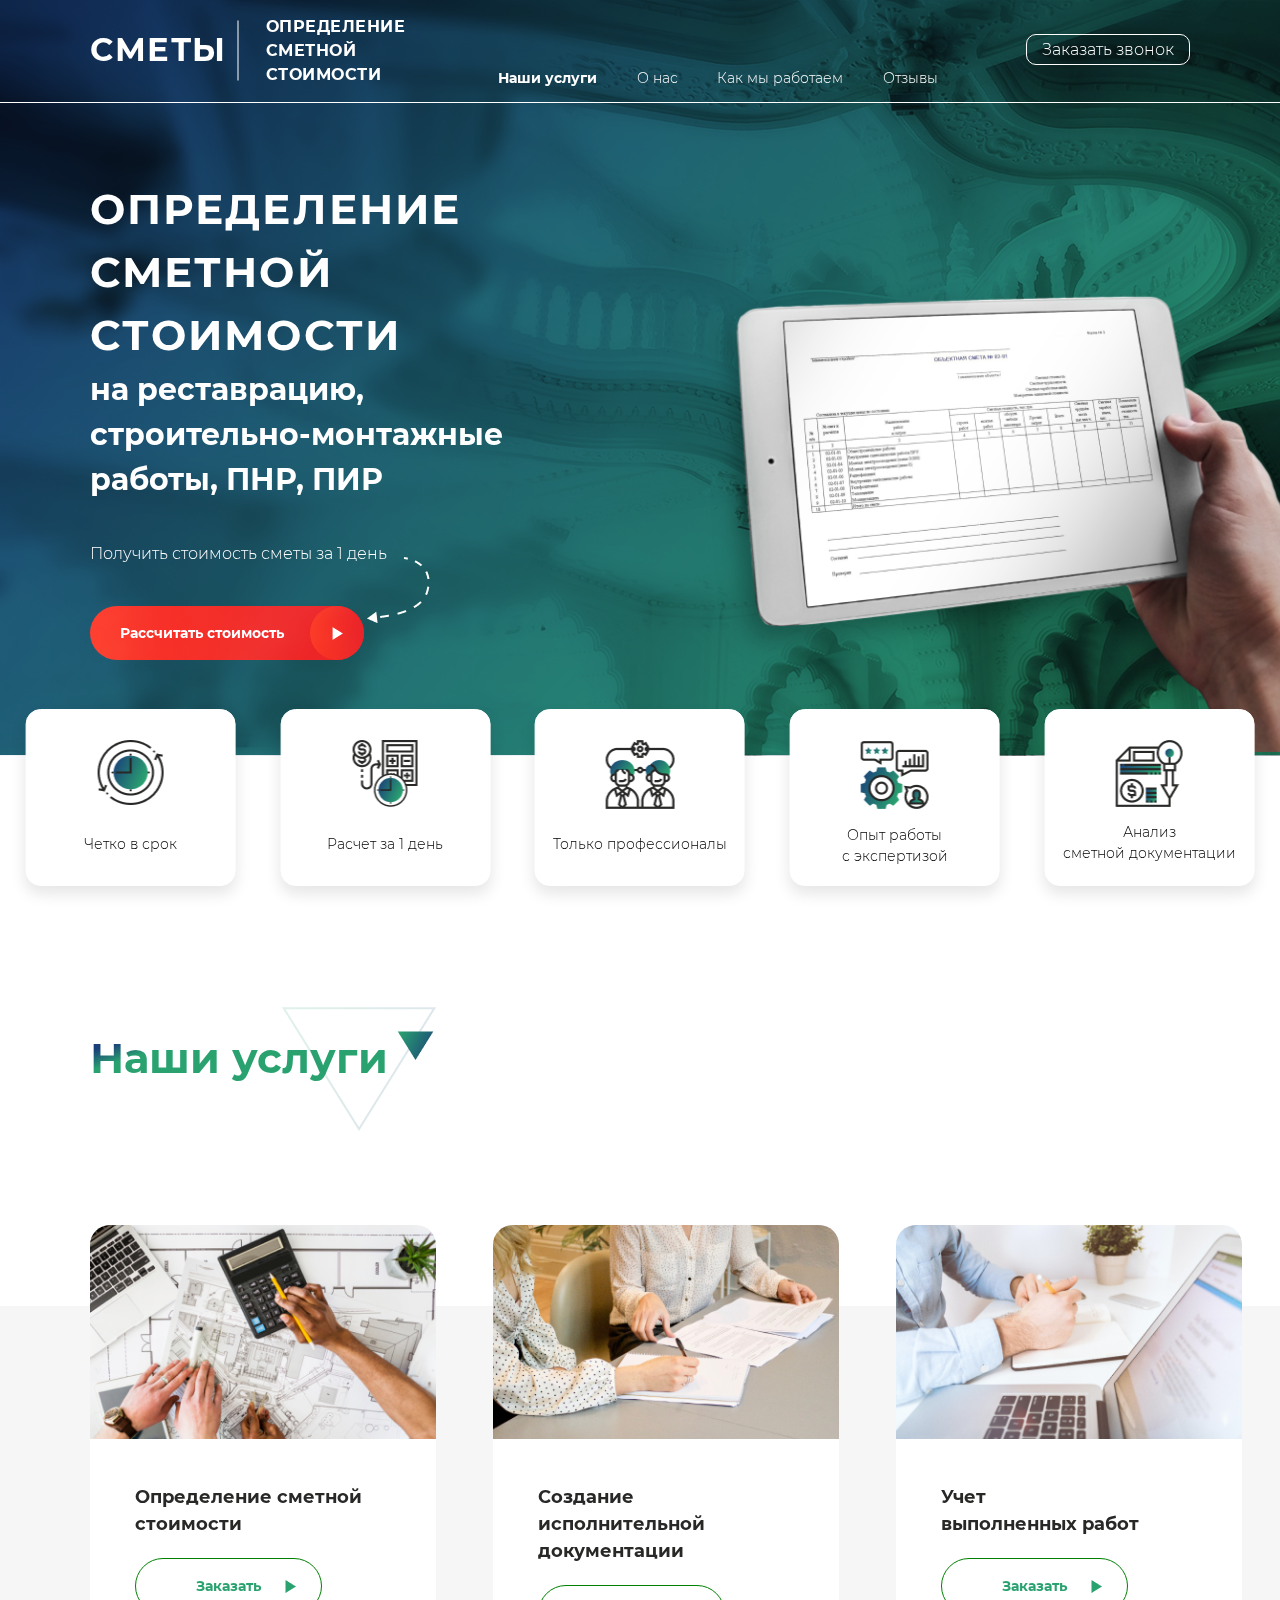
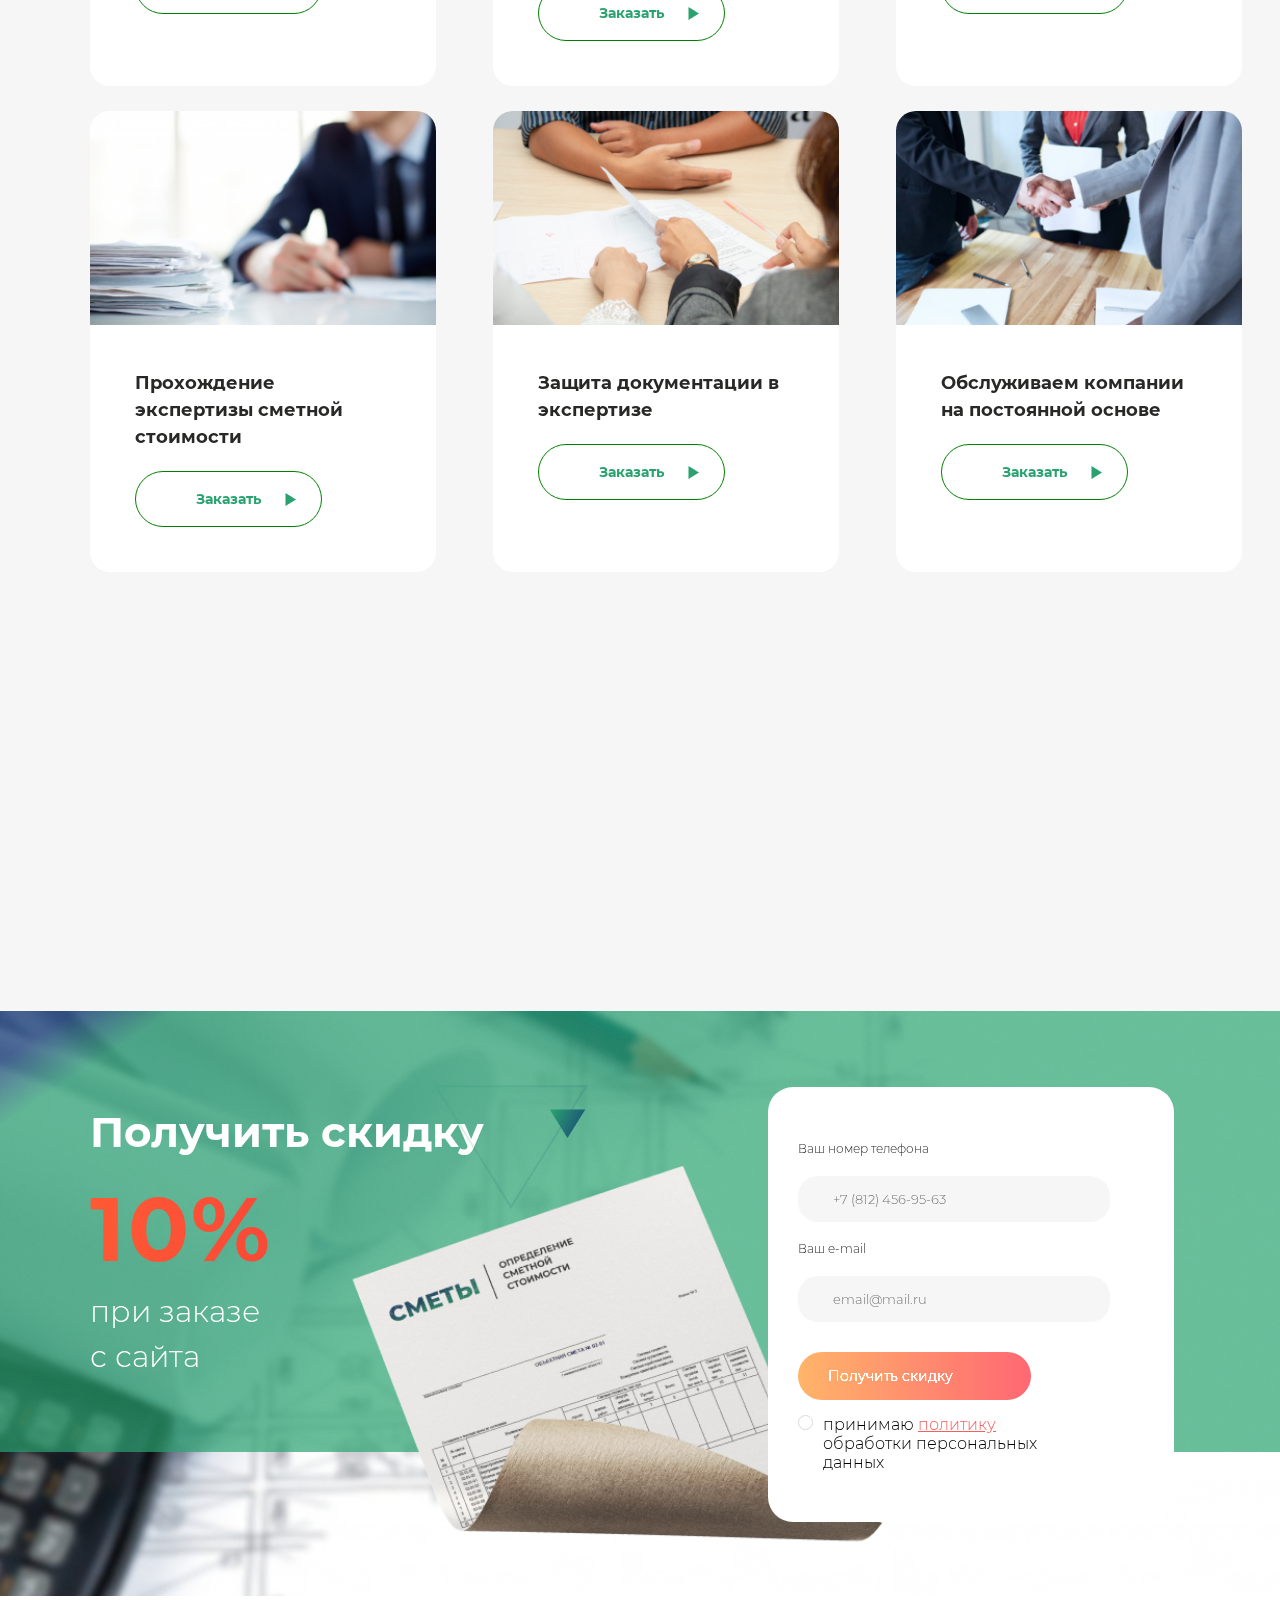
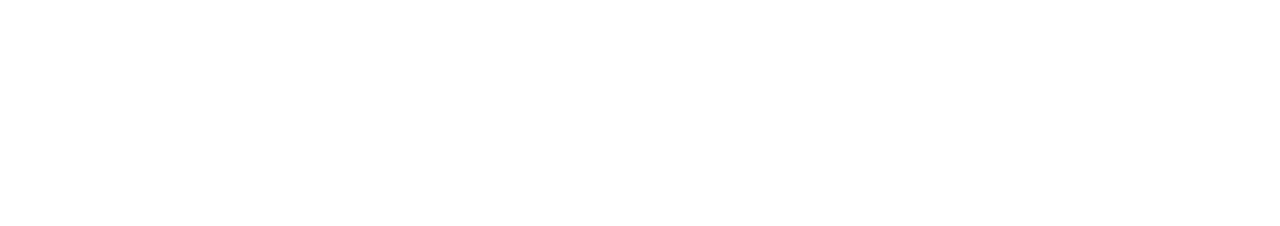
==== commit db82f701: "Third stage" ====
--- a/index.html
+++ b/index.html
@@ -66,26 +66,26 @@
                         <div class="answers">
                             <div class="answers-left">
                                 <div class="work-types">
-                                    <input type="radio" class="radio" name="answer">
-                                    <span>Проектные работы</span>
-                                </div>
-                                <div class="work-types">
-                                    <input type="radio" class="radio" name="answer" checked>
-                                    <span>Строительные работы</span>
-                                </div>
-                                <div class="work-types">
-                                    <input type="radio" class="radio" name="answer">
-                                    <span>Монтажные работы</span>
+                                    <input type="radio" class="radio" name="answer" id="project">
+                                    <label for="project">Проектные работы</label>
+                                </div>
+                                <div class="work-types">
+                                    <input type="radio" class="radio" name="answer" checked id="construction">
+                                    <label for="construction">Строительные работы</label>
+                                </div>
+                                <div class="work-types">
+                                    <input type="radio" class="radio" name="answer" id="montaj">
+                                    <label for="montaj">Монтажные работы</label>
                                 </div>
                             </div>
                             <div class="answers-right">
                                 <div class="work-types">
-                                    <input type="radio" class="radio" name="answer">
-                                    <span>Пусконаладочные работы</span>
-                                </div>
-                                <div class="work-types">
-                                    <input type="radio" class="radio" name="answer">
-                                    <span>Укрупненный расчет</span>
+                                    <input type="radio" class="radio" name="answer" id="commissioning">
+                                    <label for="commissioning">Пусконаладочные работы</label>
+                                </div>
+                                <div class="work-types">
+                                    <input type="radio" class="radio" name="answer" id="integrated">
+                                    <label for="integrated">Укрупненный расчет</label>
                                 </div>
                             </div>
                         </div>
@@ -97,18 +97,18 @@
                         <div class="answers">
                             <div class="answers-left">
                                 <div class="work-types">
-                                    <input type="radio" class="radio" name="answer">
-                                    <span>Никаких</span>
-                                </div>
-                                <div class="work-types">
-                                    <input type="radio" class="radio" name="answer">
-                                    <span>Акт по форме КС-2</span>
+                                    <input type="radio" class="radio" name="answer" id="any">
+                                    <label for="any">Никаких</label>
+                                </div>
+                                <div class="work-types">
+                                    <input type="radio" class="radio" name="answer" id="act">
+                                    <label for="act">Акт по форме КС-2</label>
                                 </div>
                             </div>
                             <div class="answers-right">
                                 <div class="work-types">
-                                    <input type="radio" class="radio" name="answer">
-                                    <span>Конъюнктурный анализ цен</span>
+                                    <input type="radio" class="radio" name="answer" id="analysis">
+                                    <label for="analysis">Конъюнктурный анализ цен</label>
                                 </div>
                             </div>
                         </div>
@@ -118,19 +118,16 @@
                         <h5>ВОПРОС 3.</h5>
                         <p>Какая ориентировочная площадь объекта? (кв.м)</p>
                         <div class="metr">
-                            <span>15 500</span>
+                            <span>15500</span>
                         </div>
                         <div class="slide-container">
                         <span class="bar">
-              <span class="fill" style="width: 0"></span>
+              <span class="fill" style="width: 0%"></span>
                         </span>
-                            <input id="sliders" class="slider" type="range" min="20" max="50000" step="1" value="15500"
+                            <input id="sliders" class="slider" type="range" name="foo" min="20" max="50000" step="1"
+                                   value="15500"
                                    data-orientation="vertical">
-                            <div id="selector">
-                                <div class="selectbtn">
-
-                                </div>
-                            </div>
+                            <output for="foo" onforminput="value = foo.valueAsNumber;"></output>
                         </div>
                         <div class="range-metr">
                             <span>20</span>
@@ -144,25 +141,28 @@
                         <div class="answers-yes">
                             <div class="answers-left-yes">
                                 <div class="protection">
-                                    <input type="radio" class="radio" name="answer">
-                                    <span>Да</span>
+                                    <input type="radio" class="radio" name="answer" id="yes">
+                                    <label for="yes">Да</label>
                                 </div>
                             </div>
                             <div class="answers-right-yes">
                                 <div class="protection">
-                                    <input type="radio" class="radio" name="answer">
-                                    <span>Нет</span>
-                                </div>
-                            </div>
-                        </div>
-                    </div>
-                    <div class="layer">
+                                    <input type="radio" class="radio" name="answer" id="no">
+                                    <label for="no">Нет</label>
+                                </div>
+                            </div>
+                        </div>
+                    </div>
+                    <form class="layer layer5">
                         <h4 class="done">Отлично! <br> Мы уже начинаем готовить вашу смету.
                             Как нам с вами связаться?</h4>
                         <div class="text">
                             <div class="your-phone">
                                 <span>Ваш номер телефона</span>
                             </div>
+                            <div class="phone-warning1 input-message">
+                                <span>Please enter a valid phone number!</span>
+                            </div>
                             <div class="your-email">
                                 <span>Ваш e-mail</span>
                             </div>
@@ -183,11 +183,11 @@
                                     <img src="img/Polygon1.png" class="arrow-btn-prev" alt="">
                                 </button>
                             </div>
-                            <div class="pay">
+                            <div class="pay valid">
                                 <button class="calc-prices">Узнать стоимость</button>
                             </div>
                         </div>
-                    </div>
+                    </form>
                 </div>
                 <div class="modal-btn">
                     <div class="prev disabled">
@@ -326,10 +326,13 @@
             <p class="discount-desc">при заказе с сайта</p>
 
         </div>
-        <form action="mailto:email@mail.ru">
+        <form action="mailto:email@mail.ru" class="form">
             <div class="your-phone">
                 <span>Ваш номер телефона</span>
             </div>
+            <div class="phone-warning2 input-message">
+                <p>Please enter a valid phone number!</p>
+            </div>
             <div class="input-field">
                 <input type="text" class="input phone-inp" maxlength="11" name="phone" placeholder="+7 (812) 456-95-63">
             </div>
@@ -339,8 +342,8 @@
             <div class="input-field">
                 <input type="text" class="input mail-inp" name="email" placeholder="email@mail.ru">
             </div>
-            <div class="get-btn">
-                <a href="" id="btn">Получить скидку</a>
+            <div class="get-btn valid">
+                <a href="" class="btn">Получить скидку</a>
             </div>
             <div class="agree">
                 <input type="radio" class="radio">
--- a/style.css
+++ b/style.css
@@ -41,11 +41,13 @@
     background-image: url("img/Group44.png");
     background-size: cover;
     background-repeat: no-repeat;
+    position: relative;
 }
 
 .header {
     padding: 15px 90px;
     display: flex;
+    flex-wrap: wrap;
     margin: 0 auto;
     justify-content: space-between;
     color: white;
@@ -56,6 +58,7 @@
     display: flex;
     justify-content: space-between;
     width: 25%;
+    min-width: 320px;
 }
 
 .logo-name {
@@ -90,6 +93,8 @@
 
 .menu {
     width: 40%;
+    min-width: 345px;
+    margin-top: 15px;
     align-self: flex-end;
 }
 
@@ -230,13 +235,14 @@
     justify-content: space-between;
     margin: 0 auto;
     position: absolute;
-    bottom: -260px;
+    bottom: -110px;
     left: 50%;
     transform: translate(-50%, 0);
 }
 
 .about-li {
     display: flex;
+    flex-wrap: wrap;
     justify-content: space-between;
     list-style: none;
     width: 100%;
@@ -314,6 +320,7 @@
     margin-bottom: 25px;
     overflow: hidden;
     max-width: 360px;
+    min-width: 215px;
 }
 
 .service-img img {
@@ -435,7 +442,7 @@
     width: 100%;
 }
 
-form {
+.form {
     width: 27%;
     background: white;
     padding: 50px 30px;
@@ -453,6 +460,33 @@
     font-size: 12px;
     line-height: 24px;
     color: #282827;
+}
+
+.phone-warning1 {
+    background: #ff6a00;
+    position: absolute;
+    top: 35%;
+    color: white;
+    font-size: 16px;
+    border-radius: 15px;
+    padding: 10px;
+    font-weight: bold;
+    left: 3%;
+    visibility: hidden;
+    opacity: 0;
+}
+
+.phone-warning2 {
+    background: #ff6a00;
+    position: absolute;
+    top: 8%;
+    color: white;
+    font-size: 17px;
+    border-radius: 15px;
+    padding: 10px;
+    font-weight: bold;
+    visibility: hidden;
+    opacity: 0;
 }
 
 .your-email {
@@ -486,14 +520,14 @@
     color: #F75F5E;
 }
 
-#btn {
+.btn {
     font-style: normal;
     font-weight: 400;
     font-size: 14px;
     line-height: 24px;
     color: #FFFFFF;
     text-decoration: none;
-
+    cursor: pointer;
 }
 
 .get-btn {
@@ -592,6 +626,7 @@
 }
 
 .prev button {
+    background: white;
     padding: 15px 45px;
     border: 1px solid green;
     border-radius: 30px;
@@ -604,6 +639,7 @@
 }
 
 .next button {
+    background: white;
     padding: 15px 45px;
     border: 1px solid green;
     border-radius: 30px;
@@ -773,7 +809,7 @@
     left: 0;
     top: 52px;
     width: 100%;
-    height: 3px;
+    height: 5px;
     border-radius: 5px;
     background: rgba(0, 128, 0, 0.51);
     overflow: hidden;
@@ -782,8 +818,7 @@
 .fill {
     display: block;
     height: 100%;
-    /*background-color: rgba(0, 128, 0, 0.74);*/
-    background: red;
+    background-color: green;
 }
 
 #sliders {
@@ -791,7 +826,7 @@
     z-index: 2;
     -webkit-appearance: none;
     width: 100%;
-    height: 3px;
+    height: 5px;
     background: #C4C4C4;
     border-radius: 5px;
     outline: none;
@@ -845,6 +880,7 @@
     display: flex;
     justify-content: space-between;
     width: 90%;
+    margin: 0 10px 0 20px;
 }
 
 .inp {
@@ -859,13 +895,13 @@
 
 .text {
     width: 60%;
-    margin-top: 25px;
+    margin: 25px 10px 0 25px;
     display: flex;
     justify-content: space-between;
 }
 
 .privacy-policy {
-    margin: 25px 0;
+    margin: 25px 10px 25px 25px;
 }
 
 .privacy-policy span {
@@ -929,6 +965,182 @@
     border: 5px solid #2AA270;
 }
 
-.radio:checked + span {
+.radio:checked + label {
     font-weight: bold;
+}
+/*Media*/
+@media screen and (max-width: 1283px) {
+    .about {
+        bottom: -130px;
+        width: 96%;
+    }
+}
+@media screen and (max-width: 1253px) {
+    .about {
+        bottom: -160px;
+        width: 96%;
+    }
+}
+@media screen and (max-width: 1235px) {
+    .about {
+        bottom: -190px;
+    }
+}
+
+@media screen and (max-width: 1186px) {
+    .top-img {
+        position: absolute;
+        bottom: -3px;
+        width: 42%;
+        right: 0;
+    }
+}
+@media screen and (max-width: 1111px) {
+    .about {
+        width: 100%;
+        bottom: -410px;
+    }
+    .about-li li {
+        margin: 10px;
+        min-width: 200px;
+    }
+    .our-service {
+        margin-top: 535px;
+    }
+}
+@media screen and (max-width: 1045px) {
+    .form {
+        top: 50%;
+        left: 25%;
+        width: 330px;
+    }
+    .discount {
+        height: 150vh;
+    }
+    .discount::before {
+        background-size: cover;
+        height: 150vh;
+    }
+    .paper {
+        position: absolute;
+        left: 355px;
+        top: 11%;
+        width: 61%;
+    }
+}
+@media screen and (max-width: 927px) {
+    .paper {
+        position: absolute;
+        left: 170px;
+        top: 11%;
+        width: 600px;
+    }
+}
+@media screen and (max-width: 920px) {
+    .service-desc {
+        margin-left: 15px;
+    }
+
+    .service-text-container {
+        padding: 45px 22px;
+    }
+}
+
+
+@media screen and (max-width: 862px) {
+    .contacts {
+        width: 70%;
+    }
+
+}
+
+@media screen and (max-width: 787px) {
+    .paper {
+        position: absolute;
+        left: 215px;
+        top: 12%;
+        width: 450px;
+    }
+    .discount-title {
+        margin-left: 20px;
+    }
+    .percent {
+        margin-left: 20px;
+    }
+    .discount-desc {
+        margin-left: 20px;
+        width: 46%;
+    }
+    .disc-img {
+        left: 350px;
+    }
+}
+
+@media screen and (max-width: 734px) {
+    .discount {
+        background: url(img/6216461.png) no-repeat;
+        background-size: cover;
+        height: 65vh;
+        display: flex;
+        justify-content: space-between;
+        position: relative;
+        bottom: -375px;
+    }
+    .form {
+        top: 122%;
+        left: 15%;
+        width: 330px;
+    }
+    .agree-text {
+        width: 85%;
+    }
+    .paper {
+        position: absolute;
+        left: 175px;
+        top: 25%;
+        width: 461px;
+    }
+}
+
+@media screen and (max-width: 730px) {
+    .top-img {
+        display: none;
+    }
+
+}
+@media screen and (max-width: 710px) {
+.about {
+    bottom: -450px;
+}
+}
+
+@media screen and (max-width: 706px) {
+    .about {
+        bottom: -650px;
+    }
+    .our-service {
+        margin-top: 800px;
+    }
+}
+@media screen and (max-width: 682px) {
+    .paper {
+        position: absolute;
+        left: 159px;
+        top: 46%;
+        width: 320px;
+    }
+}
+@media screen and (max-width: 545px) {
+    .discount-title {
+        font-size: 36px;
+    }
+    .disc-img {
+        left: 296px;
+    }
+    .discount-desc {
+        width: 54%;
+    }
+    .form {
+        left: 10%;
+    }
 }